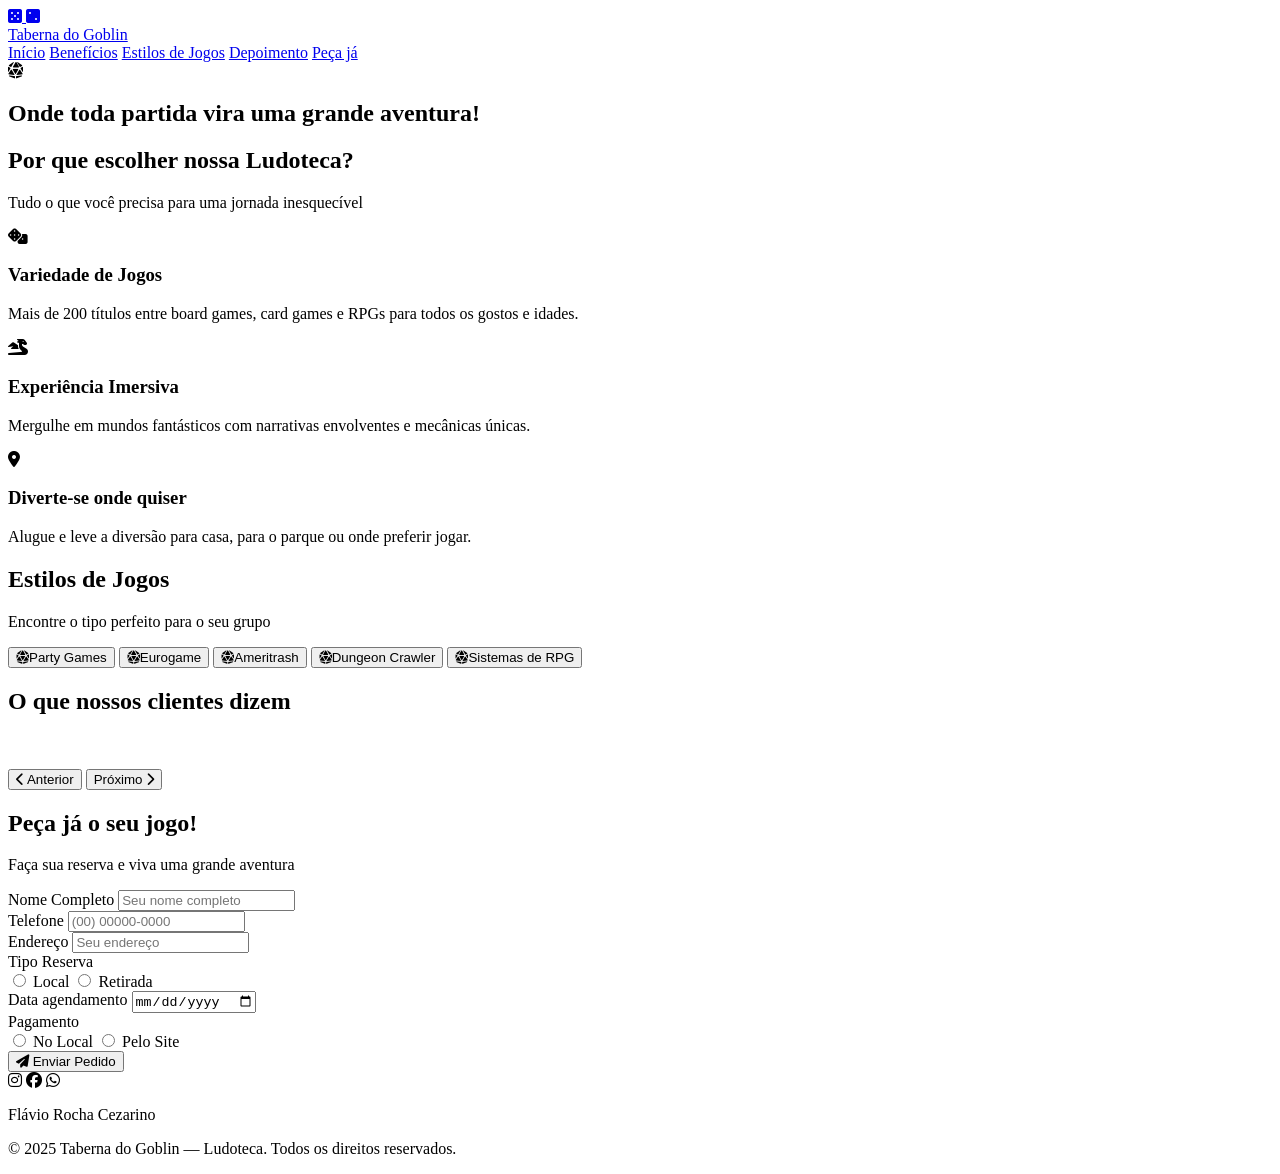
==== index.html @ e42b7ed2 "Inserindo os arquivos no repositorio Inserindo os arquivos que compõem a pagina no repositório" ====
<!DOCTYPE html>
<html lang="pt-BR">
<head>
  <meta charset="UTF-8" />
  <meta name="viewport" content="width=device-width, initial-scale=1.0" />
  <title>Taberna do Goblin — Ludoteca</title>

  <!-- Google Fonts: Cinzel + Inter -->
  <link rel="preconnect" href="https://fonts.googleapis.com" />
  <link rel="preconnect" href="https://fonts.gstatic.com" crossorigin />
  <link
    href="https://fonts.googleapis.com/css2?family=Cinzel:wght@400;600;700&family=Inter:wght@400;500;600;700&display=swap"
    rel="stylesheet"
  />

  <!-- Font Awesome -->
  <link
    rel="stylesheet"
    href="https://cdnjs.cloudflare.com/ajax/libs/font-awesome/6.5.1/css/all.min.css"
  />

  <!-- Estilos principais -->
  <link rel="stylesheet" href="css/style.css" />

  <!-- JavaScript -->
  <script src="js/scripts.js" defer></script>

</head>
<body>

  <!-- ===== Cabeçalho Fixo ===== -->
  <header>
    <div class="header-inner">
      <a href="#inicio" class="logo">
        <div class="logo-dice">
          <i class="fas fa-dice-five"></i>
          <i class="fas fa-dice-two"></i>
        </div>
        <span class="logo-text">Taberna do Goblin</span>
      </a>
      <nav class="header-nav">
        <a href="#inicio">Início</a>
        <a href="#beneficios">Benefícios</a>
        <a href="#estilos">Estilos de Jogos</a>
        <a href="#depoimento">Depoimento</a>
        <a href="#pedido">Peça já</a>
      </nav>
    </div>
  </header>

  <!-- ===== Hero (Parallax) ===== -->
  <section id="inicio" class="hero">
    <div class="hero-overlay"></div>
    <div class="hero-content">
      <div class="hero-box">
        <i class="fas fa-dice-d20 hero-icon"></i>
        <h1>Onde toda partida vira uma grande aventura!</h1>
      </div>
    </div>
  </section>

  <!-- ===== Benefícios ===== -->
  <section id="beneficios" class="benefits">
    <h2 class="section-title">Por que escolher nossa Ludoteca?</h2>
    <p class="section-subtitle">Tudo o que você precisa para uma jornada inesquecível</p>
    <div class="benefits-grid">
      <div class="benefit-card">
        <div class="benefit-icon"><i class="fas fa-dice"></i></div>
        <h3>Variedade de Jogos</h3>
        <p>Mais de 200 títulos entre board games, card games e RPGs para todos os gostos e idades.</p>
      </div>
      <div class="benefit-card">
        <div class="benefit-icon"><i class="fas fa-dragon"></i></div>
        <h3>Experiência Imersiva</h3>
        <p>Mergulhe em mundos fantásticos com narrativas envolventes e mecânicas únicas.</p>
      </div>
      <div class="benefit-card">
        <div class="benefit-icon"><i class="fas fa-location-dot"></i></div>
        <h3>Diverte-se onde quiser</h3>
        <p>Alugue e leve a diversão para casa, para o parque ou onde preferir jogar.</p>
      </div>
    </div>
  </section>

  <!-- ===== Estilos de Jogos ===== -->
  <section id="estilos" class="game-styles">
    <h2 class="section-title">Estilos de Jogos</h2>
    <p class="section-subtitle">Encontre o tipo perfeito para o seu grupo</p>
    <div class="styles-tags">
      <button class="style-tag"><i class="fas fa-dice-d20"></i>Party Games</button>
      <button class="style-tag"><i class="fas fa-dice-d20"></i>Eurogame</button>
      <button class="style-tag"><i class="fas fa-dice-d20"></i>Ameritrash</button>
      <button class="style-tag"><i class="fas fa-dice-d20"></i>Dungeon Crawler</button>
      <button class="style-tag"><i class="fas fa-dice-d20"></i>Sistemas de RPG</button>
    </div>
  </section>

  <!-- ===== Depoimento ===== -->
  <section id="depoimento" class="testimonials">
    <h2 class="section-title">O que nossos clientes dizem</h2>

    <div class="testimonial">

      <div class="testimonial-photo">
        <img id="testimonial-photo"/>
      </div>
      
      <blockquote id="testimonial-text">
      </blockquote>

      <div class="testimonial-nav">
        <button id="btn-anterior">
          <i class="fas fa-chevron-left"></i> Anterior
        </button>

        <button id="btn-proximo">
          Próximo <i class="fas fa-chevron-right"></i>
        </button>
      </div>

    </div>
  </section>

  <!-- ===== Formulário de Pedido ===== -->
  <section id="pedido" class="order-form">
    <h2 class="section-title">Peça já o seu jogo!</h2>
    <p class="section-subtitle">Faça sua reserva e viva uma grande aventura</p>
    <div class="form-container">
      <form class="form-card" id="formPedido" action="obrigado.html" method="get">

        <!-- ===== Nome ===== -->
        <div class="form-group">
          <label for="nome">Nome Completo</label>
          <input type="text" id="nome" name="nome" placeholder="Seu nome completo" required/>
        </div>

        <!-- ===== Telefone ===== -->
        <div class="form-group">
          <label for="telefone">Telefone</label>
          <input type="tel" id="telefone" name="telefone" placeholder="(00) 00000-0000" pattern="\([0-9]{2}\) [0-9]{4,5}-[0-9]{4}" title="Digite um telefone válido. Exemplo: (45) 99999-9999" required />
        </div>

        <!-- ===== Endereco ===== -->
        <div class="form-group">
          <label for="endereco">Endereço</label>
          <input type="text" id="endereco" name="endereco" placeholder="Seu endereço" required />
        </div>

        <!-- ===== Tipo da Reserva ===== -->
        <div class="form-group">
          <label>Tipo Reserva</label>
          <div class="payment-options">
            <label>
              <input type="radio" name="tipoReserva" value="local" required/>
              Local
            </label>
            <label>
              <input type="radio" name="tipoReserva" value="retirada"/>
              Retirada
            </label>
          </div>
        </div>

        <!-- ===== Data ===== -->
        <div class="form-group">
          <label for="dataAgendamento">
            Data agendamento
          </label>
          <input type="date" id="dataAgendamento" name="dataAgendamento" required/>
        </div>
        
        <!-- ===== Reserva Local - Selecao de Sala ===== -->
        <div class="form-group conditional-field" id="campoSala" style="display: none;">
          <label for="sala">Selecionar Sala</label>
          <select id="sala" name="sala"> 
            <option value=""> Escolha uma sala </option>
            <option value="RPG_01"> RPG_01 </option>
            <option value="RPG_02"> RPG_02 </option>
            <option value="BoardGames_01"> BoardGames_01 </option>
            <option value="BoardGames_02"> BoardGames_02 </option>
            <option value="BoardGames_03"> BoardGames_03 </option>
            <option value="BoardGames_04"> BoardGames_04 </option>
          </select>
        </div>

        <!-- ===== Retirada - Selecao de Jogos ===== -->
        <div class="form-group conditional-field" id="campoJogos" style="display: none;">
          <label for="jogo">
            Seleção de Jogos
          </label>
          <select id="jogo" name="jogo">
            <option value=""> Escolha um jogo </option>
            <option value="Zombicide"> Zombicide </option>
            <option value="Azul"> Azul </option>
            <option value="Coup"> Coup </option>
            <option value="Resistence"> Resistence </option>
            <option value="Wother Deap"> Wother Deap </option>
            <option value="Carcasome"> Carcasome </option>
          </select>
        </div>

        <!-- ===== Pagamento ===== -->
        <div class="form-group">
          <label>Pagamento</label>
          <div class="payment-options">
            <label>
              <input type="radio" name="pagamento" value="local" required/>
              No Local
            </label>
            <label>
              <input type="radio" name="pagamento" value="site"/>
              Pelo Site
            </label>
          </div>
        </div>

        <!-- ===== Pagamento pelo Site ===== -->
        <div class="form-group conditional-field" id="campoPagamentoSite" style="display: none;">
          <label>Tipo Pagamento</label>
          <div class="payment-options">
            <label>
              <input type="radio" name="tipoPagamento" value="boleto"/>
              Boleto
            </label>
            <label>
              <input type="radio" name="tipoPagamento" value="cartao"/>
              Cartão de Crédito
            </label>
            <label>
              <input type="radio" name="tipoPagamento" value="pix"/>
              Código PIX
            </label>
          </div>
        </div>

        <!-- ===== Botão ===== -->
        <button type="submit" class="submit-btn">
          <i class="fas fa-paper-plane"></i>
          Enviar Pedido
        </button>
      </form>
    </div>
  </section>

  <!-- ===== Rodapé ===== -->
  <footer>
    <div class="footer-social">
      <span aria-label="Instagram"><i class="fab fa-instagram"></i></span>
      <span aria-label="Facebook"><i class="fab fa-facebook"></i></span>
      <span aria-label="WhatsApp"><i class="fab fa-whatsapp"></i></span>
    </div>
    <p class="footer-name">Flávio Rocha Cezarino</p>
    <p class="footer-copy">© 2025 Taberna do Goblin — Ludoteca. Todos os direitos reservados.</p>
  </footer>

</body>
</html>
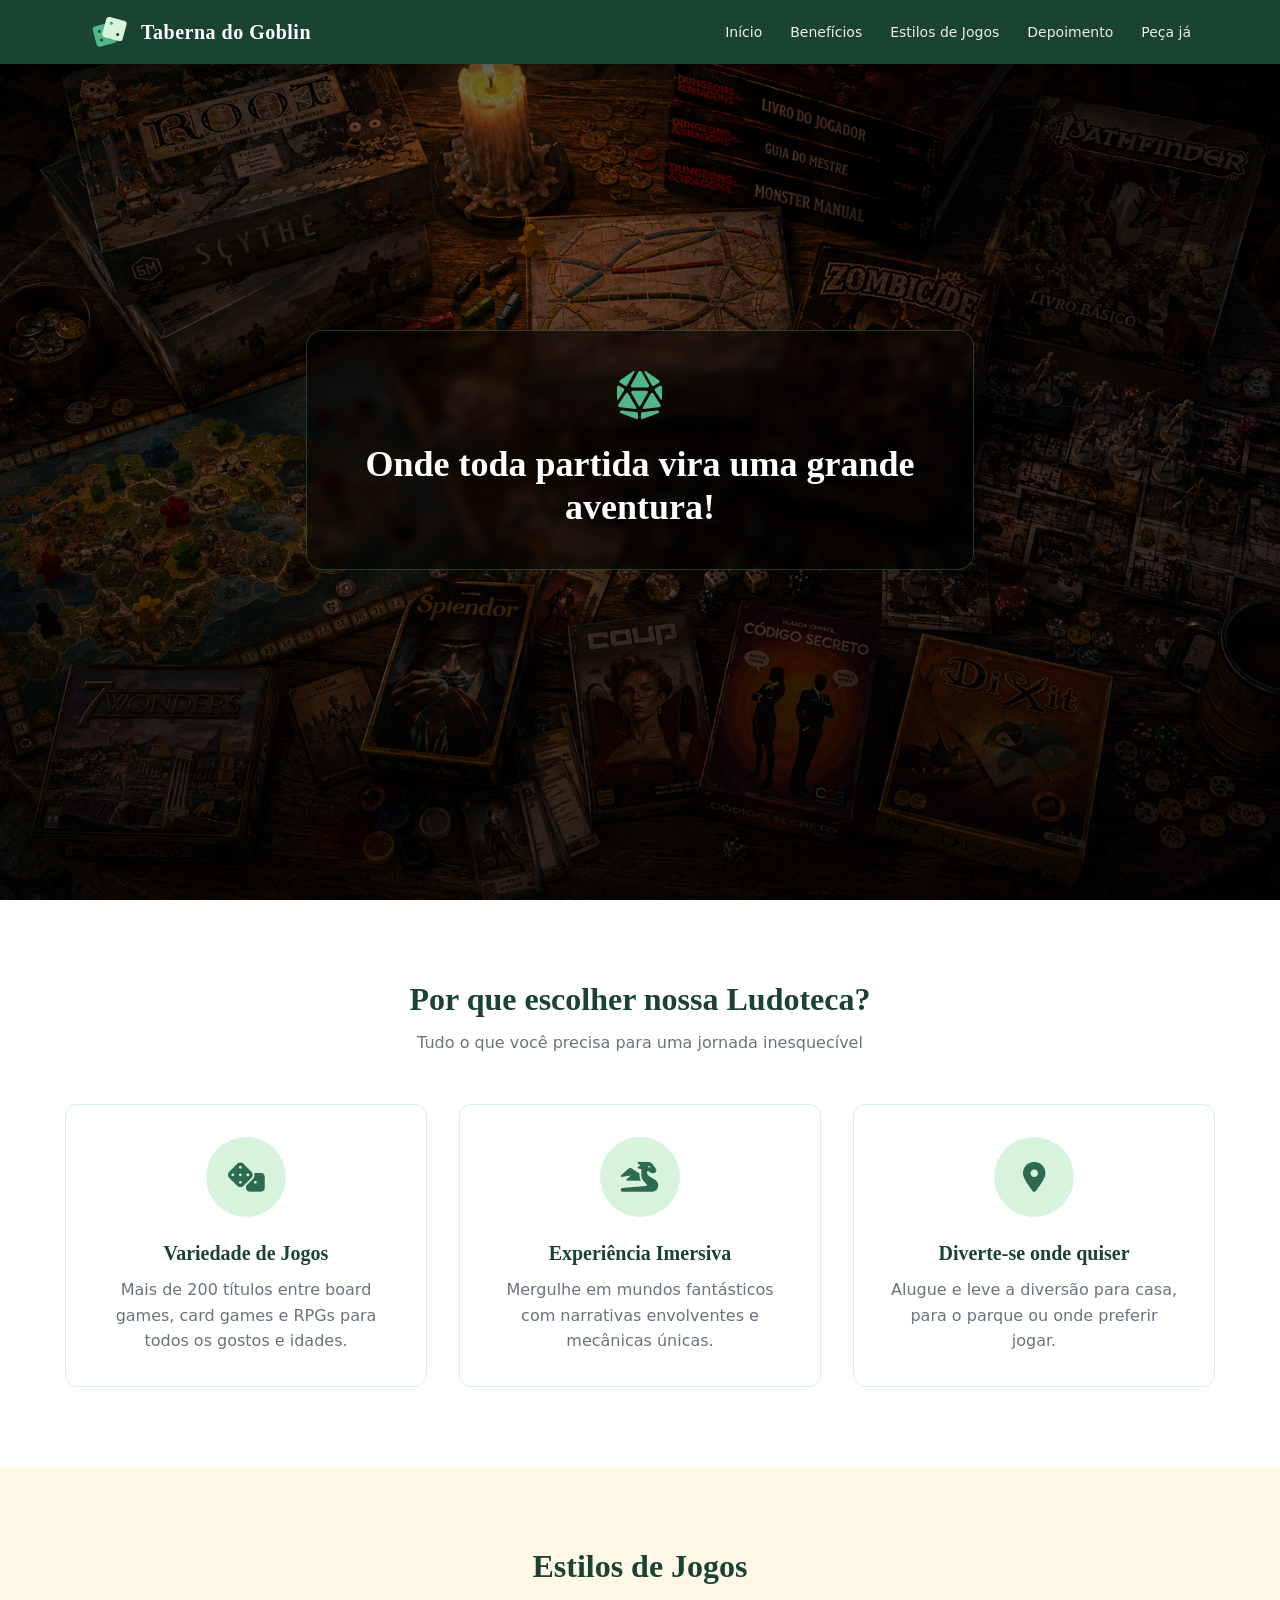
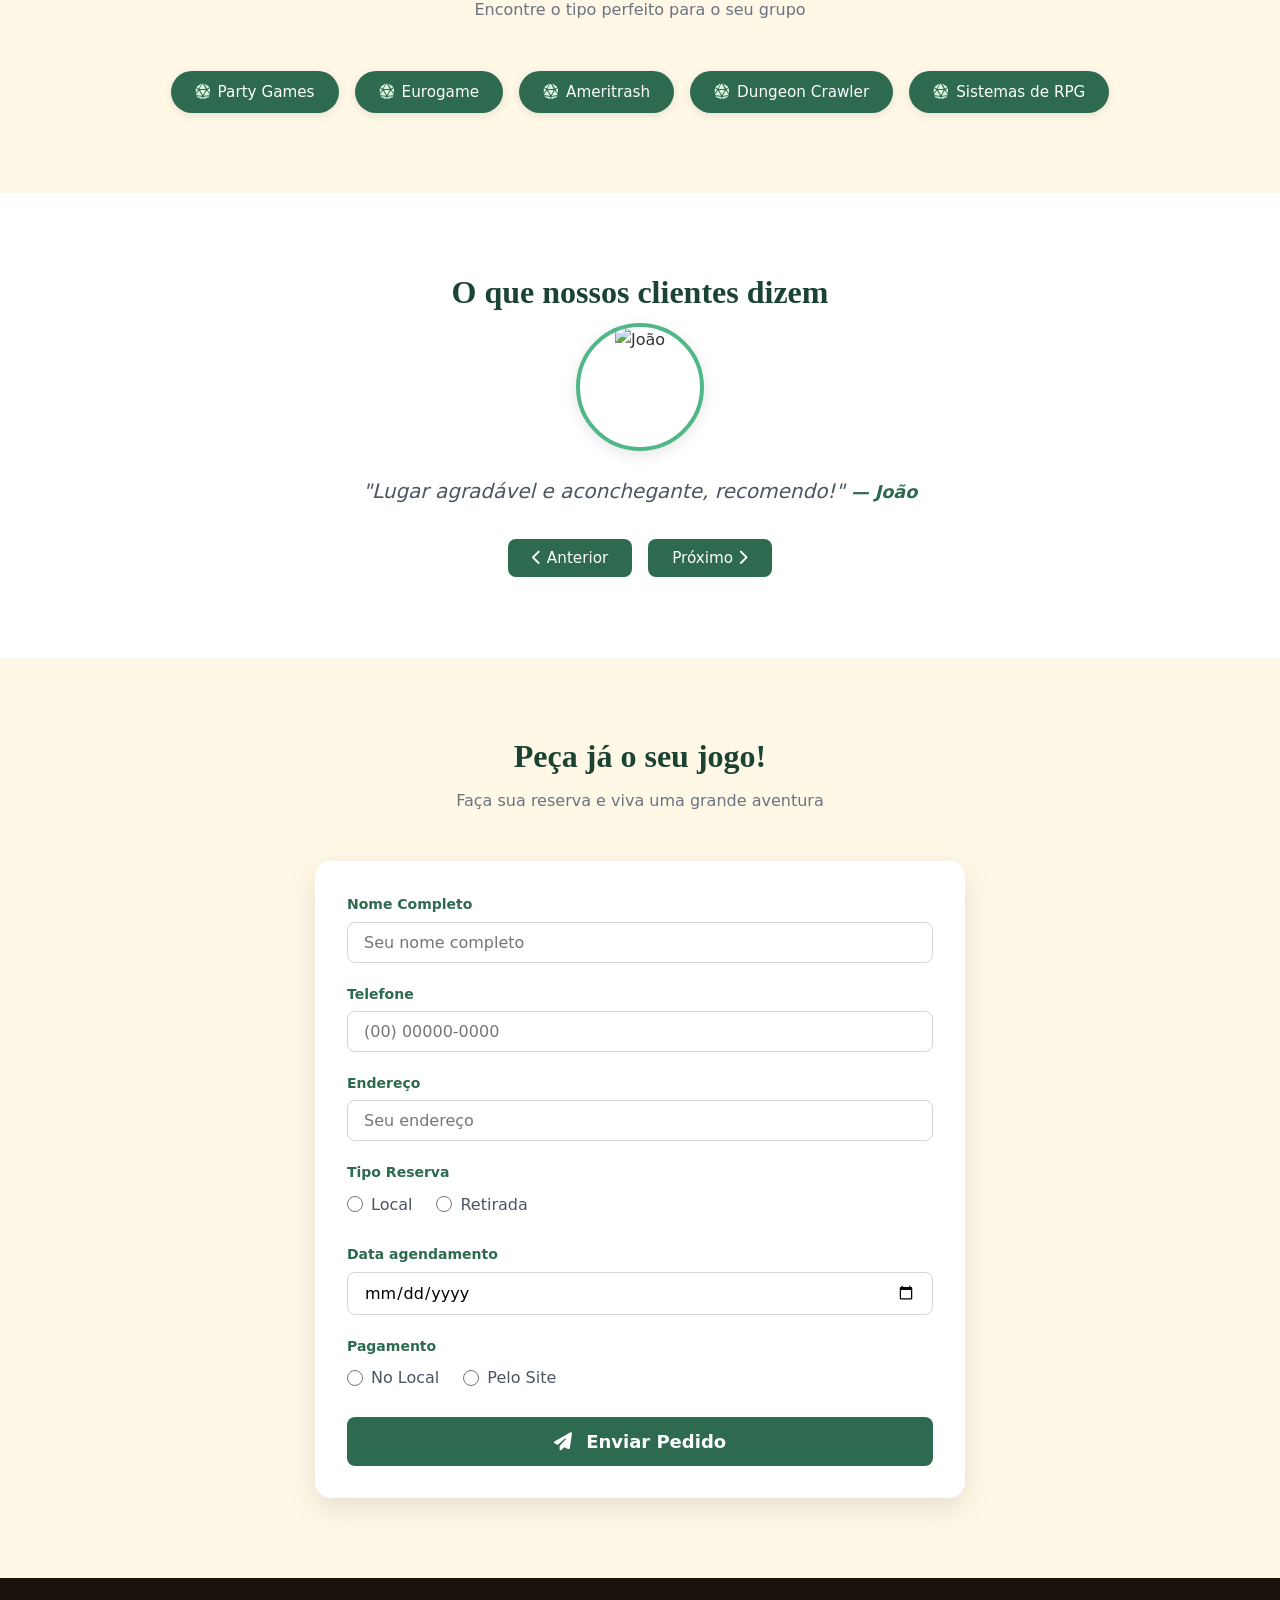
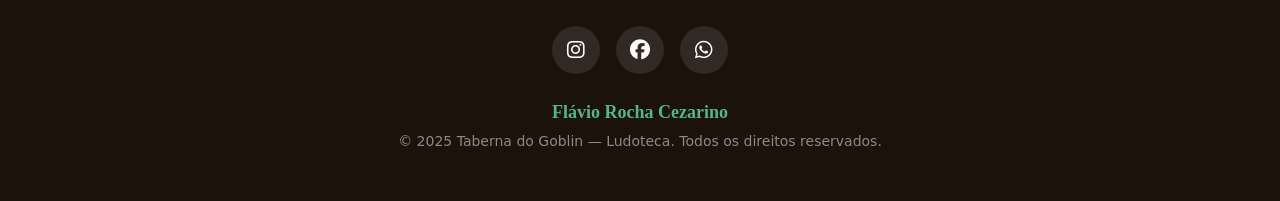
==== commit 5a600ff8: "Fix HTML structure and formatting issues" ====
--- a/index.html
+++ b/index.html
@@ -137,7 +137,7 @@
         <!-- ===== Telefone ===== -->
         <div class="form-group">
           <label for="telefone">Telefone</label>
-          <input type="tel" id="telefone" name="telefone" placeholder="(00) 00000-0000" pattern="\([0-9]{2}\) [0-9]{4,5}-[0-9]{4}" title="Digite um telefone válido. Exemplo: (45) 99999-9999" required />
+          <input type="tel" id="telefone" name="telefone" placeholder="(00) 00000-0000" pattern="\([0-9]{2}\) [0-9]{4,5}-[0-9]{4}|[0-9]{10,11}" title="Digite um telefone válido. Exemplo: (45) 99999-9999" required />
         </div>
 
         <!-- ===== Endereco ===== -->
@@ -254,4 +254,4 @@
   </footer>
 
 </body>
-</html>+</html>
--- a/css/style.css
+++ b/css/style.css
@@ -0,0 +1,570 @@
+/* ===== Reset & Base ===== */
+* {
+  margin: 0;
+  padding: 0;
+  box-sizing: border-box;
+}
+
+html {
+  scroll-behavior: smooth;
+}
+
+body {
+  font-family: 'Inter', system-ui, sans-serif;
+  color: #333;
+  background: #fff;
+  line-height: 1.6;
+}
+
+h1, h2, h3 {
+  font-family: 'Cinzel', Georgia, serif;
+  line-height: 1.2;
+}
+
+a { text-decoration: none; }
+
+/* ===== Header ===== */
+header {
+  position: fixed;
+  top: 0;
+  left: 0;
+  right: 0;
+  z-index: 100;
+  background: #1B4332;
+  padding: 0.75rem 0;
+  box-shadow: 0 2px 10px rgba(0, 0, 0, 0.15);
+}
+
+.header-inner {
+  max-width: 1150px;
+  margin: 0 auto;
+  padding: 0 1.5rem;
+  display: flex;
+  align-items: center;
+  justify-content: space-between;
+}
+
+.logo {
+  display: flex;
+  align-items: center;
+  gap: 0.75rem;
+}
+
+.logo-dice {
+  position: relative;
+  width: 40px;
+  height: 40px;
+  display: flex;
+  align-items: center;
+  justify-content: center;
+}
+
+.logo-dice i {
+  position: absolute;
+  font-size: 1.5rem;
+}
+
+.logo-dice i:first-child {
+  color: #52B788;
+  transform: translate(-5px, 3px) rotate(-15deg);
+}
+
+.logo-dice i:last-child {
+  color: #D8F3DC;
+  transform: translate(5px, -3px) rotate(15deg);
+}
+
+.logo-text {
+  color: #fff;
+  font-family: 'Cinzel', Georgia, serif;
+  font-weight: 700;
+  font-size: 1.25rem;
+  letter-spacing: 0.5px;
+}
+
+nav.header-nav {
+  display: flex;
+  gap: 1.75rem;
+}
+
+nav.header-nav a {
+  color: rgba(255, 255, 255, 0.9);
+  font-size: 0.875rem;
+  font-weight: 500;
+  transition: color 0.3s;
+}
+
+nav.header-nav a:hover {
+  color: #52B788;
+}
+
+/* ===== Hero ===== */
+.hero {
+  min-height: 100vh;
+  display: flex;
+  align-items: center;
+  justify-content: center;
+  position: relative;
+  overflow: hidden;
+  background: url('../assets/img/fundo_hero.png') center / cover fixed;
+}
+
+.hero-overlay {
+  position: absolute;
+  inset: 0;
+  background: linear-gradient(to bottom, rgba(0, 0, 0, 0.6), rgba(0, 0, 0, 0.5), rgba(0, 0, 0, 0.7));
+}
+
+.hero-content {
+  position: relative;
+  z-index: 1;
+  text-align: center;
+  padding: 1rem;
+  max-width: 700px;
+}
+
+.hero-box {
+  display: inline-block;
+  background: rgba(0, 0, 0, 0.5);
+  backdrop-filter: blur(4px);
+  border-radius: 1rem;
+  padding: 2.5rem 2rem;
+  border: 1px solid rgba(82, 183, 136, 0.3);
+}
+
+.hero-box .hero-icon {
+  color: #52B788;
+  font-size: 3rem;
+  display: block;
+  margin-bottom: 1.5rem;
+}
+
+.hero-box h1 {
+  color: #fff;
+  font-size: 2.25rem;
+  font-weight: 700;
+}
+
+.hero-box .hero-sub {
+  color: #D8F3DC;
+  margin-top: 1.5rem;
+  font-size: 1.1rem;
+  letter-spacing: 1px;
+}
+
+/* ===== Sections ===== */
+section {
+  padding: 5rem 1.5rem;
+}
+
+.section-title {
+  text-align: center;
+  font-size: 2rem;
+  font-weight: 700;
+  color: #1B4332;
+  margin-bottom: 0.75rem;
+}
+
+.section-subtitle {
+  text-align: center;
+  color: #6b7280;
+  margin-bottom: 3rem;
+  max-width: 600px;
+  margin-left: auto;
+  margin-right: auto;
+}
+
+/* ===== Benefits ===== */
+.benefits {
+  background: #fff;
+}
+
+.benefits-grid {
+  display: grid;
+  grid-template-columns: repeat(3, 1fr);
+  gap: 2rem;
+  max-width: 1150px;
+  margin: 0 auto;
+}
+
+.benefit-card {
+  background: #fff;
+  border: 1px solid #D8F3DC;
+  border-radius: 0.75rem;
+  padding: 2rem;
+  text-align: center;
+  transition: all 0.3s ease;
+}
+
+.benefit-card:hover {
+  box-shadow: 0 10px 30px rgba(0, 0, 0, 0.1);
+  border-color: #52B788;
+  transform: translateY(-4px);
+}
+
+.benefit-icon {
+  width: 80px;
+  height: 80px;
+  margin: 0 auto 1.5rem;
+  border-radius: 50%;
+  background: #D8F3DC;
+  display: flex;
+  align-items: center;
+  justify-content: center;
+}
+
+.benefit-icon i {
+  color: #2D6A4F;
+  font-size: 1.875rem;
+}
+
+.benefit-card h3 {
+  font-size: 1.25rem;
+  font-weight: 700;
+  color: #1B4332;
+  margin-bottom: 0.75rem;
+}
+
+.benefit-card p {
+  color: #6b7280;
+}
+
+/* ===== Game Styles ===== */
+.game-styles {
+  background: #FFF8E7;
+}
+
+.styles-tags {
+  display: flex;
+  flex-wrap: wrap;
+  justify-content: center;
+  gap: 1rem;
+  max-width: 1150px;
+  margin: 0 auto;
+}
+
+.style-tag {
+  padding: 0.75rem 1.5rem;
+  border-radius: 9999px;
+  background: #2D6A4F;
+  color: #fff;
+  font-weight: 500;
+  border: none;
+  cursor: pointer;
+  font-size: 0.95rem;
+  font-family: inherit;
+  transition: all 0.3s ease;
+  box-shadow: 0 2px 8px rgba(0, 0, 0, 0.1);
+}
+
+.style-tag:hover {
+  background: #40916C;
+  transform: scale(1.05);
+}
+
+.style-tag i {
+  color: #D8F3DC;
+  margin-right: 0.5rem;
+}
+
+/* ===== Testimonials ===== */
+.testimonials {
+  background: #fff;
+}
+
+.testimonial {
+  max-width: 650px;
+  margin: 0 auto;
+  text-align: center;
+}
+
+.testimonial-photo {
+  width: 128px;
+  height: 128px;
+  border-radius: 50%;
+  overflow: hidden;
+  margin: 0 auto 1.5rem;
+  border: 4px solid #52B788;
+  box-shadow: 0 4px 15px rgba(0, 0, 0, 0.1);
+}
+
+.testimonial-photo img {
+  width: 100%;
+  height: 100%;
+  object-fit: cover;
+}
+
+.testimonial .quote-icon {
+  color: #52B788;
+  font-size: 1.875rem;
+  margin-bottom: 1rem;
+}
+
+.testimonial blockquote {
+  font-size: 1.25rem;
+  color: #4b5563;
+  font-style: italic;
+  margin-bottom: 1rem;
+}
+
+.testimonial .author {
+  color: #2D6A4F;
+  font-weight: 700;
+  font-size: 1.1rem;
+}
+
+.testimonial-nav {
+  display: flex;
+  justify-content: center;
+  gap: 1rem;
+  margin-top: 2rem;
+}
+
+.testimonial-nav button {
+  padding: 0.625rem 1.5rem;
+  border-radius: 0.5rem;
+  background: #2D6A4F;
+  color: #fff;
+  font-weight: 500;
+  border: none;
+  cursor: pointer;
+  font-family: inherit;
+  font-size: 0.95rem;
+  transition: background 0.3s;
+}
+
+.testimonial-nav button:hover {
+  background: #40916C;
+}
+
+/* ===== Order Form ===== */
+.order-form {
+  background: #FFF8E7;
+}
+
+.form-container {
+  max-width: 650px;
+  margin: 0 auto;
+}
+
+.form-card {
+  background: #fff;
+  border-radius: 1rem;
+  box-shadow: 0 10px 30px rgba(0, 0, 0, 0.1);
+  padding: 2rem;
+}
+
+.form-group {
+  margin-bottom: 1.25rem;
+}
+
+.form-group label {
+  display: block;
+  color: #2D6A4F;
+  font-weight: 600;
+  margin-bottom: 0.375rem;
+  font-size: 0.875rem;
+}
+
+.form-group input,
+.form-group select {
+  width: 100%;
+  padding: 0.625rem 1rem;
+  border: 1px solid #d1d5db;
+  border-radius: 0.5rem;
+  font-size: 1rem;
+  outline: none;
+  transition: all 0.3s;
+  font-family: inherit;
+  background: #fff;
+}
+
+.form-group input:focus,
+.form-group select:focus {
+  border-color: #40916C;
+  box-shadow: 0 0 0 2px rgba(82, 183, 136, 0.3);
+}
+
+.payment-options {
+  display: flex;
+  flex-wrap: wrap;
+  gap: 1.5rem;
+  margin-top: 0.5rem;
+}
+
+.payment-options label {
+  display: flex;
+  align-items: center;
+  gap: 0.5rem;
+  cursor: pointer;
+  font-weight: 400;
+  color: #4b5563;
+  font-size: 1rem;
+}
+
+.payment-options input {
+  width: 1rem;
+  height: 1rem;
+  accent-color: #2D6A4F;
+}
+
+.submit-btn {
+  width: 100%;
+  padding: 0.875rem;
+  background: #2D6A4F;
+  color: #fff;
+  border: none;
+  border-radius: 0.5rem;
+  font-size: 1.125rem;
+  font-weight: 700;
+  cursor: pointer;
+  transition: background 0.3s;
+  font-family: inherit;
+}
+
+.submit-btn:hover {
+  background: #40916C;
+}
+
+.submit-btn i {
+  margin-right: 0.5rem;
+}
+
+/* ===== Footer ===== */
+footer {
+  background: #1A120B;
+  color: #fff;
+  padding: 3rem 1.5rem;
+  text-align: center;
+}
+
+.footer-social {
+  display: flex;
+  justify-content: center;
+  gap: 1rem;
+  margin-bottom: 1.5rem;
+}
+
+.footer-social span {
+  width: 48px;
+  height: 48px;
+  border-radius: 50%;
+  background: rgba(255, 255, 255, 0.1);
+  display: flex;
+  align-items: center;
+  justify-content: center;
+  transition: background 0.3s;
+}
+
+.footer-social span:hover {
+  background: #2D6A4F;
+}
+
+.footer-social i {
+  font-size: 1.25rem;
+}
+
+.footer-name {
+  color: #52B788;
+  font-weight: 600;
+  font-family: 'Cinzel', Georgia, serif;
+  font-size: 1.125rem;
+  margin-bottom: 0.25rem;
+}
+
+.footer-copy {
+  color: rgba(255, 255, 255, 0.5);
+  font-size: 0.875rem;
+}
+
+/* ===== Obrigado Page ===== */
+.obrigado-page {
+  min-height: 100vh;
+  display: flex;
+  align-items: center;
+  justify-content: center;
+  background: #1B4332;
+  padding: 1rem;
+  text-align: center;
+}
+
+.obrigado-box {
+  max-width: 500px;
+}
+
+.obrigado-box i {
+  color: #52B788;
+  font-size: 3.75rem;
+  display: block;
+  margin-bottom: 1.5rem;
+}
+
+.obrigado-box h1 {
+  color: #fff;
+  font-size: 2rem;
+  font-weight: 700;
+  margin-bottom: 1rem;
+}
+
+.obrigado-box p {
+  color: #D8F3DC;
+  font-size: 1.125rem;
+  margin-bottom: 2rem;
+}
+
+.obrigado-box a {
+  display: inline-block;
+  background: #40916C;
+  color: #fff;
+  padding: 0.75rem 2rem;
+  border-radius: 0.5rem;
+  font-weight: 500;
+  transition: background 0.3s;
+}
+
+.obrigado-box a:hover {
+  background: #52B788;
+}
+
+.obrigado-box a i {
+  margin-right: 0.5rem;
+}
+
+/* ===== Responsive ===== */
+@media (max-width: 768px) {
+  .header-inner {
+    flex-direction: column;
+    gap: 0.75rem;
+    text-align: center;
+  }
+
+  nav.header-nav {
+    flex-wrap: wrap;
+    justify-content: center;
+    gap: 1rem;
+  }
+
+  .hero-box h1 {
+    font-size: 1.5rem;
+  }
+
+  .hero-box {
+    padding: 2rem 1.5rem;
+  }
+
+  .benefits-grid {
+    grid-template-columns: 1fr;
+  }
+
+  .section-title {
+    font-size: 1.5rem;
+  }
+
+  .testimonial blockquote {
+    font-size: 1.1rem;
+  }
+
+  .form-card {
+    padding: 1.5rem;
+  }
+}
